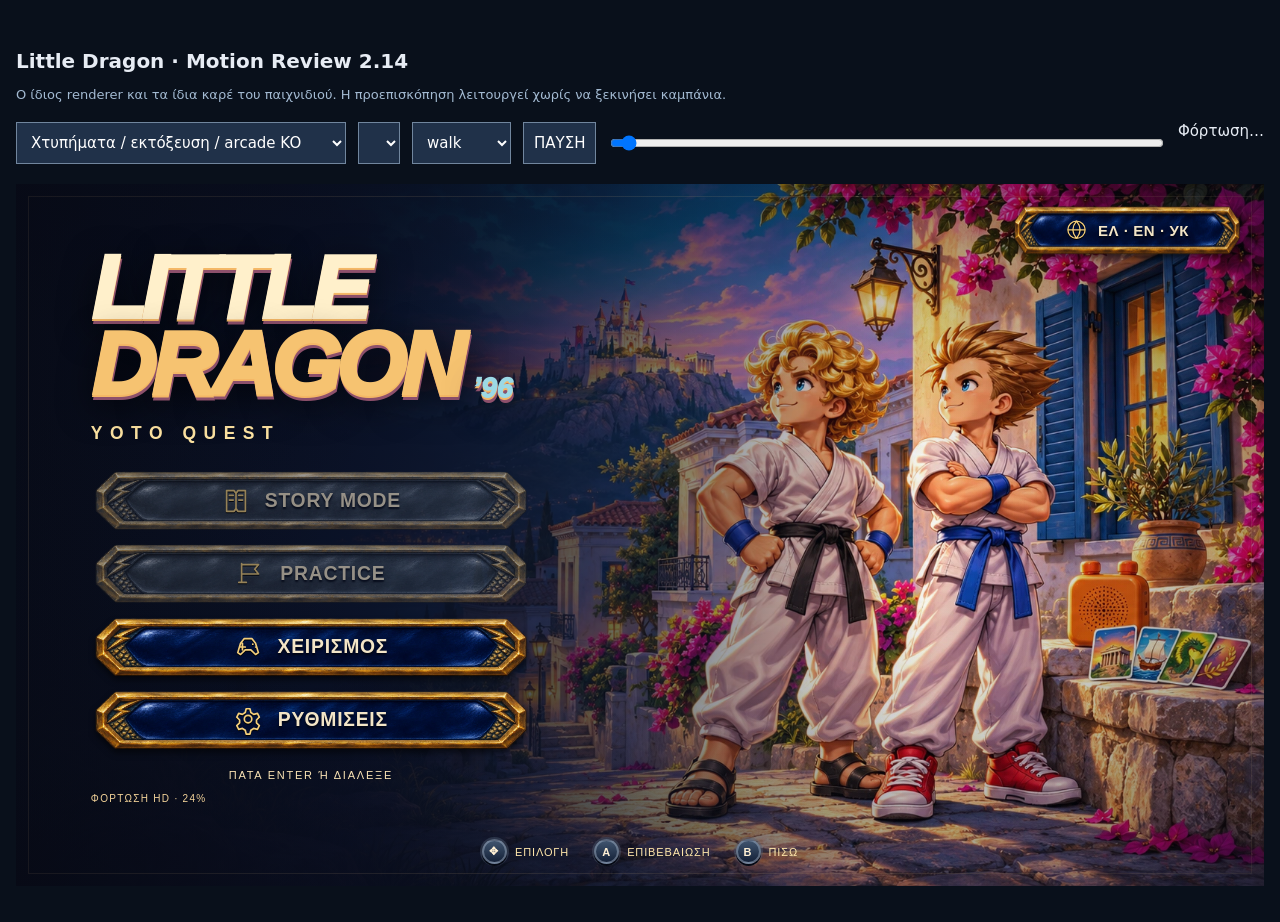
==== motion-review.html @ 13156753 "Fix planted held-item idle poses and strengthen Normal and Hard" ====
<!doctype html><html lang="el"><meta charset="utf-8"><meta name="viewport" content="width=device-width,initial-scale=1"><title>Little Dragon · Motion Review 2.14</title><style>body{margin:0;background:#09101b;color:#e7ecf4;font:15px system-ui}main{max-width:1280px;margin:20px auto;padding:16px}h1{font-size:20px}nav{display:flex;gap:12px;flex-wrap:wrap;margin:20px 0}select,button,input{font:inherit;padding:10px;background:#203149;color:#fff;border:1px solid #71869e}iframe{display:block;width:100%;aspect-ratio:16/9;border:0;background:#111}input{flex:1;min-width:160px}p{color:#a3bad2;font-size:13px}</style><main><h1>Little Dragon · Motion Review 2.14</h1><p>Ο ίδιος renderer και τα ίδια καρέ του παιχνιδιού. Η προεπισκόπηση λειτουργεί χωρίς να ξεκινήσει καμπάνια.</p><nav><select id="kind" aria-label="Κατηγορία"><option value="reactions">Χτυπήματα / εκτόξευση / arcade KO</option><option value="destruction">Σπασίματα / εκρήξεις / βόμβες</option><option value="regions">Εξέλιξη καιρού στις πέντε πίστες</option><option value="weather">Φωτισμός ημέρας / νύχτας και ομίχλη</option><option value="ending">Έξι επίλογοι πιστών</option><option value="story">Cutscenes</option><option value="hero">Ήρωες: τρέξιμο / special</option><option value="club">Περπάτημα με ρόπαλο</option><option value="load">Μεταφορά αντικειμένου</option><option value="airclub">Εναέρια επίθεση με ρόπαλο</option><option value="airthrow">Εναέρια ρίψη αντικειμένου</option><option value="air">Εναέρια κλωτσιά</option><option value="crowd">Νέοι NPC</option><option value="powerup">Power-ups</option><option value="impact">Εφέ πρόσκρουσης</option><option value="foe">Εχθροί</option><option value="floor">Δάπεδα</option><option value="encounter">Νέες είσοδοι εχθρών</option><option value="layout">Χωροθέτηση αντικειμένων</option><option value="town">Ζωντανοί κόσμοι</option><option value="door">Πόρτες</option><option value="vendor">Πωλητές</option><option value="civilian">Περαστικοί</option></select><select id="asset" aria-label="Asset"></select><select id="act" aria-label="Κίνηση"><option>walk</option><option>idle</option><option>tell</option><option>attack</option><option>recover</option><option>hit</option><option>fall</option></select><button id="play">ΠΑΥΣΗ</button><input id="time" type="range" min="0" max="6" step="0.01" value="0" aria-label="Χρόνος"><output id="status">Φόρτωση…</output></nav><iframe id="preview" title="Production motion preview" src="index.html?review=2.14"></iframe></main><script src="motion-review.js?v=2.14"></script></html>
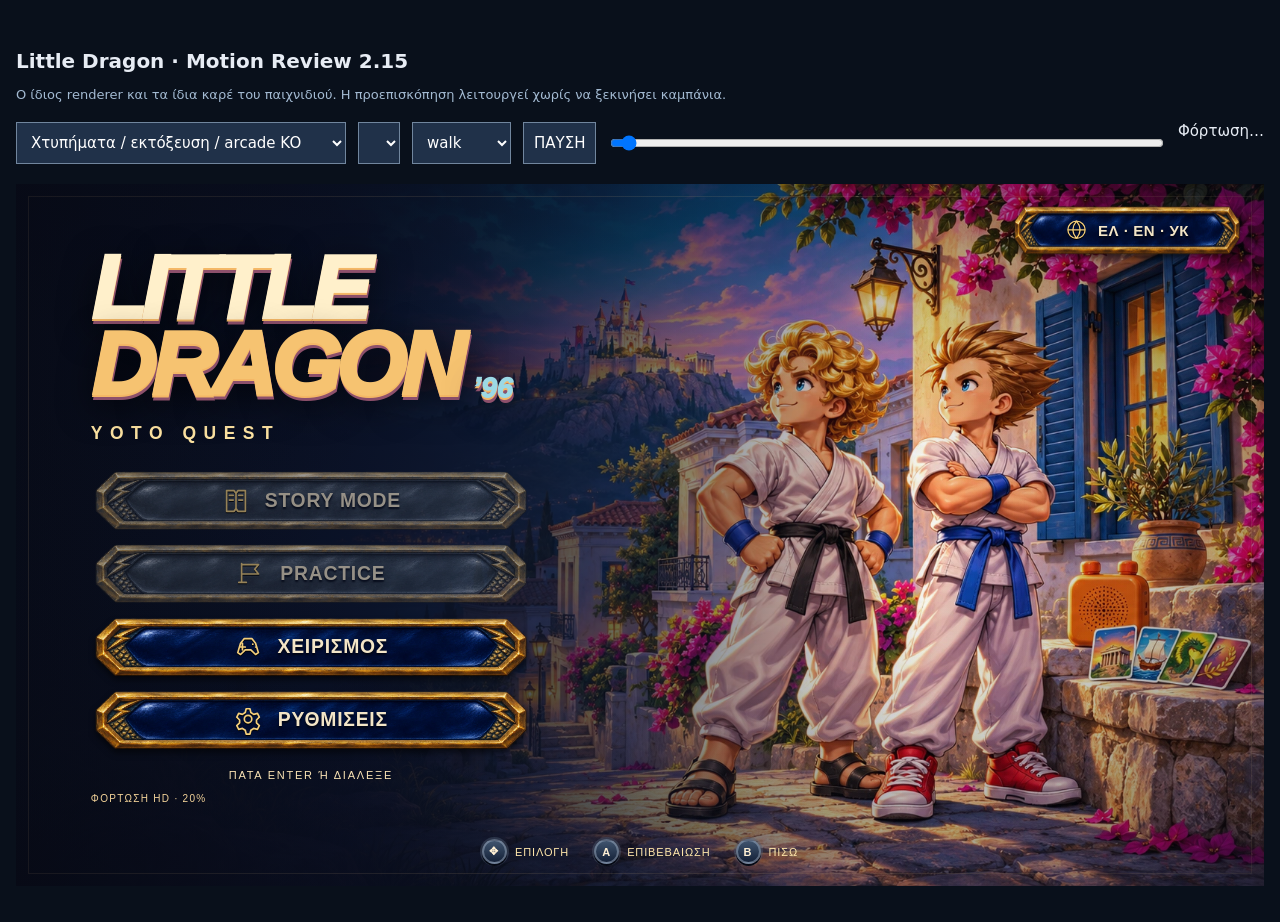
==== commit eeedce24: "Add authored held-object start and stop bridges for both heroes" ====
--- a/motion-review.html
+++ b/motion-review.html
@@ -1 +1 @@
-<!doctype html><html lang="el"><meta charset="utf-8"><meta name="viewport" content="width=device-width,initial-scale=1"><title>Little Dragon · Motion Review 2.14</title><style>body{margin:0;background:#09101b;color:#e7ecf4;font:15px system-ui}main{max-width:1280px;margin:20px auto;padding:16px}h1{font-size:20px}nav{display:flex;gap:12px;flex-wrap:wrap;margin:20px 0}select,button,input{font:inherit;padding:10px;background:#203149;color:#fff;border:1px solid #71869e}iframe{display:block;width:100%;aspect-ratio:16/9;border:0;background:#111}input{flex:1;min-width:160px}p{color:#a3bad2;font-size:13px}</style><main><h1>Little Dragon · Motion Review 2.14</h1><p>Ο ίδιος renderer και τα ίδια καρέ του παιχνιδιού. Η προεπισκόπηση λειτουργεί χωρίς να ξεκινήσει καμπάνια.</p><nav><select id="kind" aria-label="Κατηγορία"><option value="reactions">Χτυπήματα / εκτόξευση / arcade KO</option><option value="destruction">Σπασίματα / εκρήξεις / βόμβες</option><option value="regions">Εξέλιξη καιρού στις πέντε πίστες</option><option value="weather">Φωτισμός ημέρας / νύχτας και ομίχλη</option><option value="ending">Έξι επίλογοι πιστών</option><option value="story">Cutscenes</option><option value="hero">Ήρωες: τρέξιμο / special</option><option value="club">Περπάτημα με ρόπαλο</option><option value="load">Μεταφορά αντικειμένου</option><option value="airclub">Εναέρια επίθεση με ρόπαλο</option><option value="airthrow">Εναέρια ρίψη αντικειμένου</option><option value="air">Εναέρια κλωτσιά</option><option value="crowd">Νέοι NPC</option><option value="powerup">Power-ups</option><option value="impact">Εφέ πρόσκρουσης</option><option value="foe">Εχθροί</option><option value="floor">Δάπεδα</option><option value="encounter">Νέες είσοδοι εχθρών</option><option value="layout">Χωροθέτηση αντικειμένων</option><option value="town">Ζωντανοί κόσμοι</option><option value="door">Πόρτες</option><option value="vendor">Πωλητές</option><option value="civilian">Περαστικοί</option></select><select id="asset" aria-label="Asset"></select><select id="act" aria-label="Κίνηση"><option>walk</option><option>idle</option><option>tell</option><option>attack</option><option>recover</option><option>hit</option><option>fall</option></select><button id="play">ΠΑΥΣΗ</button><input id="time" type="range" min="0" max="6" step="0.01" value="0" aria-label="Χρόνος"><output id="status">Φόρτωση…</output></nav><iframe id="preview" title="Production motion preview" src="index.html?review=2.14"></iframe></main><script src="motion-review.js?v=2.14"></script></html>
+<!doctype html><html lang="el"><meta charset="utf-8"><meta name="viewport" content="width=device-width,initial-scale=1"><title>Little Dragon · Motion Review 2.15</title><style>body{margin:0;background:#09101b;color:#e7ecf4;font:15px system-ui}main{max-width:1280px;margin:20px auto;padding:16px}h1{font-size:20px}nav{display:flex;gap:12px;flex-wrap:wrap;margin:20px 0}select,button,input{font:inherit;padding:10px;background:#203149;color:#fff;border:1px solid #71869e}iframe{display:block;width:100%;aspect-ratio:16/9;border:0;background:#111}input{flex:1;min-width:160px}p{color:#a3bad2;font-size:13px}</style><main><h1>Little Dragon · Motion Review 2.15</h1><p>Ο ίδιος renderer και τα ίδια καρέ του παιχνιδιού. Η προεπισκόπηση λειτουργεί χωρίς να ξεκινήσει καμπάνια.</p><nav><select id="kind" aria-label="Κατηγορία"><option value="reactions">Χτυπήματα / εκτόξευση / arcade KO</option><option value="destruction">Σπασίματα / εκρήξεις / βόμβες</option><option value="regions">Εξέλιξη καιρού στις πέντε πίστες</option><option value="weather">Φωτισμός ημέρας / νύχτας και ομίχλη</option><option value="ending">Έξι επίλογοι πιστών</option><option value="story">Cutscenes</option><option value="hero">Ήρωες: τρέξιμο / special</option><option value="carryclub">Ρόπαλο: ξεκίνημα / σταμάτημα</option><option value="carryload">Φορτίο: ξεκίνημα / σταμάτημα</option><option value="club">Περπάτημα με ρόπαλο</option><option value="load">Μεταφορά αντικειμένου</option><option value="airclub">Εναέρια επίθεση με ρόπαλο</option><option value="airthrow">Εναέρια ρίψη αντικειμένου</option><option value="air">Εναέρια κλωτσιά</option><option value="crowd">Νέοι NPC</option><option value="powerup">Power-ups</option><option value="impact">Εφέ πρόσκρουσης</option><option value="foe">Εχθροί</option><option value="floor">Δάπεδα</option><option value="encounter">Νέες είσοδοι εχθρών</option><option value="layout">Χωροθέτηση αντικειμένων</option><option value="town">Ζωντανοί κόσμοι</option><option value="door">Πόρτες</option><option value="vendor">Πωλητές</option><option value="civilian">Περαστικοί</option></select><select id="asset" aria-label="Asset"></select><select id="act" aria-label="Κίνηση"><option>walk</option><option>idle</option><option>tell</option><option>attack</option><option>recover</option><option>hit</option><option>fall</option></select><button id="play">ΠΑΥΣΗ</button><input id="time" type="range" min="0" max="6" step="0.01" value="0" aria-label="Χρόνος"><output id="status">Φόρτωση…</output></nav><iframe id="preview" title="Production motion preview" src="index.html?review=2.15"></iframe></main><script src="motion-review.js?v=2.15"></script></html>
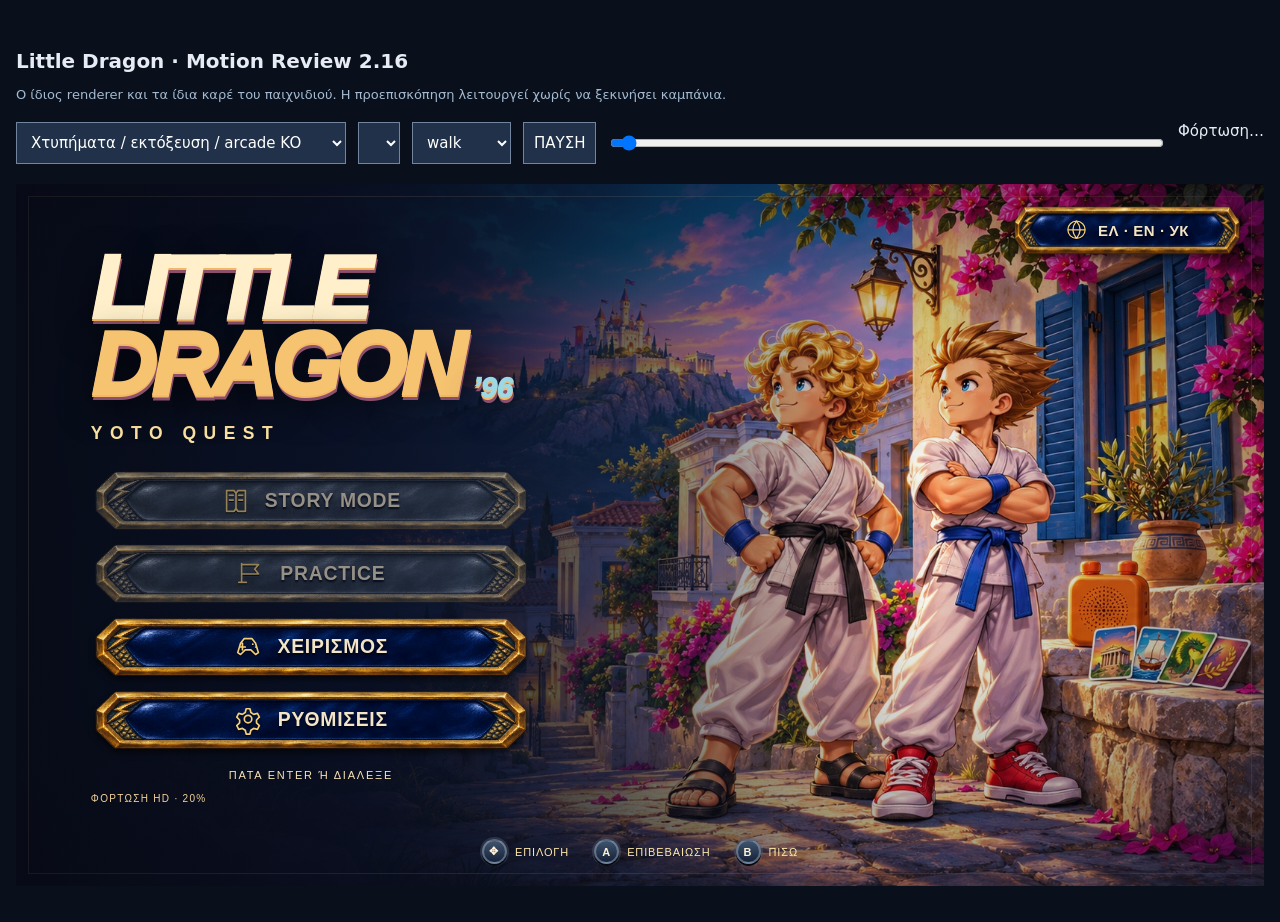
==== commit dee994f9: "Smooth held combat actions, upgrade arcade cues and keep audio continuous" ====
--- a/motion-review.html
+++ b/motion-review.html
@@ -1 +1 @@
-<!doctype html><html lang="el"><meta charset="utf-8"><meta name="viewport" content="width=device-width,initial-scale=1"><title>Little Dragon · Motion Review 2.15</title><style>body{margin:0;background:#09101b;color:#e7ecf4;font:15px system-ui}main{max-width:1280px;margin:20px auto;padding:16px}h1{font-size:20px}nav{display:flex;gap:12px;flex-wrap:wrap;margin:20px 0}select,button,input{font:inherit;padding:10px;background:#203149;color:#fff;border:1px solid #71869e}iframe{display:block;width:100%;aspect-ratio:16/9;border:0;background:#111}input{flex:1;min-width:160px}p{color:#a3bad2;font-size:13px}</style><main><h1>Little Dragon · Motion Review 2.15</h1><p>Ο ίδιος renderer και τα ίδια καρέ του παιχνιδιού. Η προεπισκόπηση λειτουργεί χωρίς να ξεκινήσει καμπάνια.</p><nav><select id="kind" aria-label="Κατηγορία"><option value="reactions">Χτυπήματα / εκτόξευση / arcade KO</option><option value="destruction">Σπασίματα / εκρήξεις / βόμβες</option><option value="regions">Εξέλιξη καιρού στις πέντε πίστες</option><option value="weather">Φωτισμός ημέρας / νύχτας και ομίχλη</option><option value="ending">Έξι επίλογοι πιστών</option><option value="story">Cutscenes</option><option value="hero">Ήρωες: τρέξιμο / special</option><option value="carryclub">Ρόπαλο: ξεκίνημα / σταμάτημα</option><option value="carryload">Φορτίο: ξεκίνημα / σταμάτημα</option><option value="club">Περπάτημα με ρόπαλο</option><option value="load">Μεταφορά αντικειμένου</option><option value="airclub">Εναέρια επίθεση με ρόπαλο</option><option value="airthrow">Εναέρια ρίψη αντικειμένου</option><option value="air">Εναέρια κλωτσιά</option><option value="crowd">Νέοι NPC</option><option value="powerup">Power-ups</option><option value="impact">Εφέ πρόσκρουσης</option><option value="foe">Εχθροί</option><option value="floor">Δάπεδα</option><option value="encounter">Νέες είσοδοι εχθρών</option><option value="layout">Χωροθέτηση αντικειμένων</option><option value="town">Ζωντανοί κόσμοι</option><option value="door">Πόρτες</option><option value="vendor">Πωλητές</option><option value="civilian">Περαστικοί</option></select><select id="asset" aria-label="Asset"></select><select id="act" aria-label="Κίνηση"><option>walk</option><option>idle</option><option>tell</option><option>attack</option><option>recover</option><option>hit</option><option>fall</option></select><button id="play">ΠΑΥΣΗ</button><input id="time" type="range" min="0" max="6" step="0.01" value="0" aria-label="Χρόνος"><output id="status">Φόρτωση…</output></nav><iframe id="preview" title="Production motion preview" src="index.html?review=2.15"></iframe></main><script src="motion-review.js?v=2.15"></script></html>
+<!doctype html><html lang="el"><meta charset="utf-8"><meta name="viewport" content="width=device-width,initial-scale=1"><title>Little Dragon · Motion Review 2.16</title><style>body{margin:0;background:#09101b;color:#e7ecf4;font:15px system-ui}main{max-width:1280px;margin:20px auto;padding:16px}h1{font-size:20px}nav{display:flex;gap:12px;flex-wrap:wrap;margin:20px 0}select,button,input{font:inherit;padding:10px;background:#203149;color:#fff;border:1px solid #71869e}iframe{display:block;width:100%;aspect-ratio:16/9;border:0;background:#111}input{flex:1;min-width:160px}p{color:#a3bad2;font-size:13px}</style><main><h1>Little Dragon · Motion Review 2.16</h1><p>Ο ίδιος renderer και τα ίδια καρέ του παιχνιδιού. Η προεπισκόπηση λειτουργεί χωρίς να ξεκινήσει καμπάνια.</p><nav><select id="kind" aria-label="Κατηγορία"><option value="reactions">Χτυπήματα / εκτόξευση / arcade KO</option><option value="destruction">Σπασίματα / εκρήξεις / βόμβες</option><option value="regions">Εξέλιξη καιρού στις πέντε πίστες</option><option value="weather">Φωτισμός ημέρας / νύχτας και ομίχλη</option><option value="ending">Έξι επίλογοι πιστών</option><option value="story">Cutscenes</option><option value="hero">Ήρωες: τρέξιμο / special</option><option value="clubactions">Ρόπαλο: χτύπημα / άλμα / προσγείωση</option><option value="loadactions">Φορτίο: ρίψη / άλμα / προσγείωση</option><option value="carryclub">Ρόπαλο: ξεκίνημα / σταμάτημα</option><option value="carryload">Φορτίο: ξεκίνημα / σταμάτημα</option><option value="club">Περπάτημα με ρόπαλο</option><option value="load">Μεταφορά αντικειμένου</option><option value="airclub">Εναέρια επίθεση με ρόπαλο</option><option value="airthrow">Εναέρια ρίψη αντικειμένου</option><option value="air">Εναέρια κλωτσιά</option><option value="crowd">Νέοι NPC</option><option value="powerup">Power-ups</option><option value="impact">Εφέ πρόσκρουσης</option><option value="foe">Εχθροί</option><option value="floor">Δάπεδα</option><option value="encounter">Νέες είσοδοι εχθρών</option><option value="layout">Χωροθέτηση αντικειμένων</option><option value="town">Ζωντανοί κόσμοι</option><option value="door">Πόρτες</option><option value="vendor">Πωλητές</option><option value="civilian">Περαστικοί</option></select><select id="asset" aria-label="Asset"></select><select id="act" aria-label="Κίνηση"><option>walk</option><option>idle</option><option>tell</option><option>attack</option><option>recover</option><option>hit</option><option>fall</option></select><button id="play">ΠΑΥΣΗ</button><input id="time" type="range" min="0" max="6" step="0.01" value="0" aria-label="Χρόνος"><output id="status">Φόρτωση…</output></nav><iframe id="preview" title="Production motion preview" src="index.html?review=2.16"></iframe></main><script src="motion-review.js?v=2.16"></script></html>
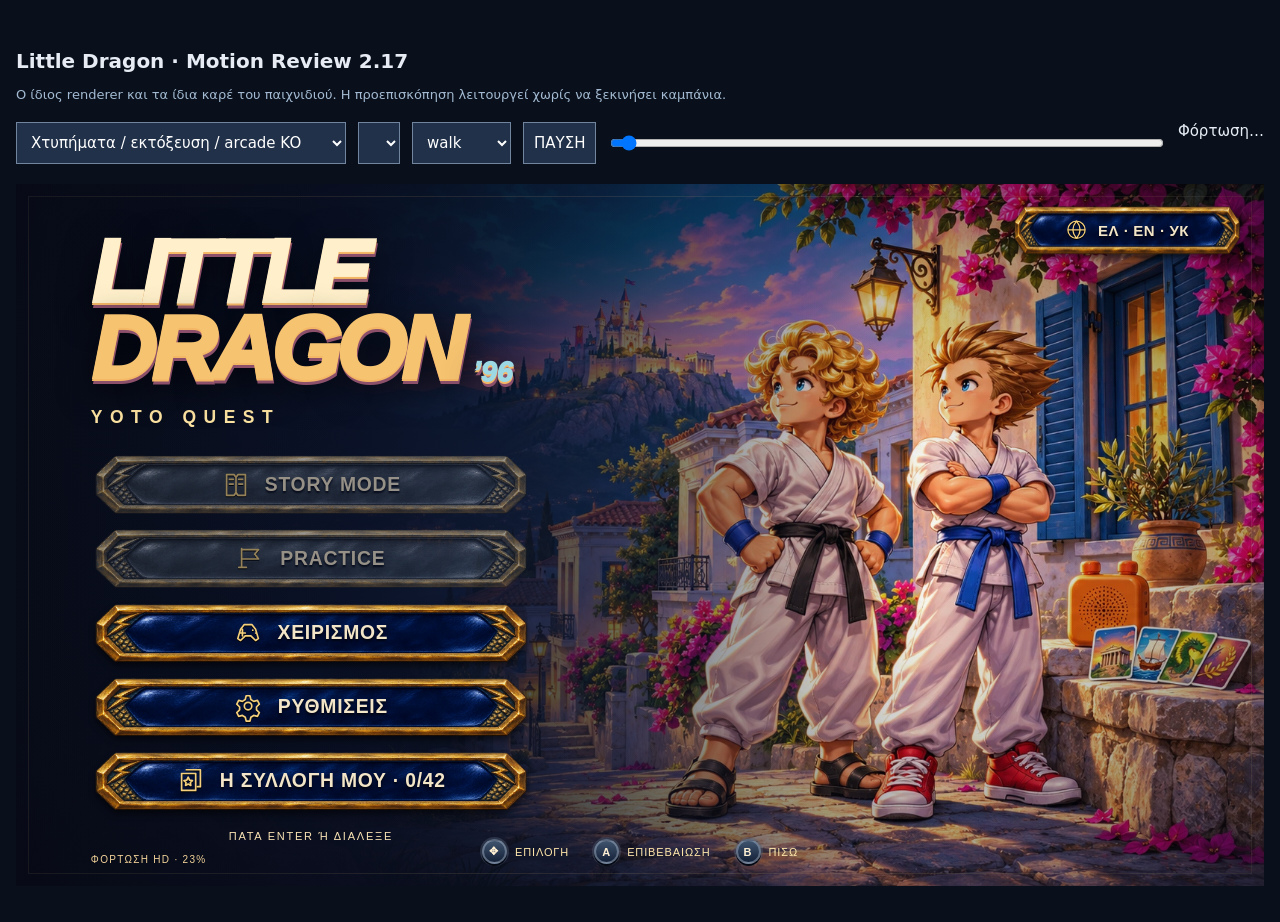
==== commit 375eadb1: "Add persistent Yoto collection, souvenir economy and five regional bonus rounds" ====
--- a/motion-review.html
+++ b/motion-review.html
@@ -1 +1 @@
-<!doctype html><html lang="el"><meta charset="utf-8"><meta name="viewport" content="width=device-width,initial-scale=1"><title>Little Dragon · Motion Review 2.16</title><style>body{margin:0;background:#09101b;color:#e7ecf4;font:15px system-ui}main{max-width:1280px;margin:20px auto;padding:16px}h1{font-size:20px}nav{display:flex;gap:12px;flex-wrap:wrap;margin:20px 0}select,button,input{font:inherit;padding:10px;background:#203149;color:#fff;border:1px solid #71869e}iframe{display:block;width:100%;aspect-ratio:16/9;border:0;background:#111}input{flex:1;min-width:160px}p{color:#a3bad2;font-size:13px}</style><main><h1>Little Dragon · Motion Review 2.16</h1><p>Ο ίδιος renderer και τα ίδια καρέ του παιχνιδιού. Η προεπισκόπηση λειτουργεί χωρίς να ξεκινήσει καμπάνια.</p><nav><select id="kind" aria-label="Κατηγορία"><option value="reactions">Χτυπήματα / εκτόξευση / arcade KO</option><option value="destruction">Σπασίματα / εκρήξεις / βόμβες</option><option value="regions">Εξέλιξη καιρού στις πέντε πίστες</option><option value="weather">Φωτισμός ημέρας / νύχτας και ομίχλη</option><option value="ending">Έξι επίλογοι πιστών</option><option value="story">Cutscenes</option><option value="hero">Ήρωες: τρέξιμο / special</option><option value="clubactions">Ρόπαλο: χτύπημα / άλμα / προσγείωση</option><option value="loadactions">Φορτίο: ρίψη / άλμα / προσγείωση</option><option value="carryclub">Ρόπαλο: ξεκίνημα / σταμάτημα</option><option value="carryload">Φορτίο: ξεκίνημα / σταμάτημα</option><option value="club">Περπάτημα με ρόπαλο</option><option value="load">Μεταφορά αντικειμένου</option><option value="airclub">Εναέρια επίθεση με ρόπαλο</option><option value="airthrow">Εναέρια ρίψη αντικειμένου</option><option value="air">Εναέρια κλωτσιά</option><option value="crowd">Νέοι NPC</option><option value="powerup">Power-ups</option><option value="impact">Εφέ πρόσκρουσης</option><option value="foe">Εχθροί</option><option value="floor">Δάπεδα</option><option value="encounter">Νέες είσοδοι εχθρών</option><option value="layout">Χωροθέτηση αντικειμένων</option><option value="town">Ζωντανοί κόσμοι</option><option value="door">Πόρτες</option><option value="vendor">Πωλητές</option><option value="civilian">Περαστικοί</option></select><select id="asset" aria-label="Asset"></select><select id="act" aria-label="Κίνηση"><option>walk</option><option>idle</option><option>tell</option><option>attack</option><option>recover</option><option>hit</option><option>fall</option></select><button id="play">ΠΑΥΣΗ</button><input id="time" type="range" min="0" max="6" step="0.01" value="0" aria-label="Χρόνος"><output id="status">Φόρτωση…</output></nav><iframe id="preview" title="Production motion preview" src="index.html?review=2.16"></iframe></main><script src="motion-review.js?v=2.16"></script></html>
+<!doctype html><html lang="el"><meta charset="utf-8"><meta name="viewport" content="width=device-width,initial-scale=1"><title>Little Dragon · Motion Review 2.17</title><style>body{margin:0;background:#09101b;color:#e7ecf4;font:15px system-ui}main{max-width:1280px;margin:20px auto;padding:16px}h1{font-size:20px}nav{display:flex;gap:12px;flex-wrap:wrap;margin:20px 0}select,button,input{font:inherit;padding:10px;background:#203149;color:#fff;border:1px solid #71869e}iframe{display:block;width:100%;aspect-ratio:16/9;border:0;background:#111}input{flex:1;min-width:160px}p{color:#a3bad2;font-size:13px}</style><main><h1>Little Dragon · Motion Review 2.17</h1><p>Ο ίδιος renderer και τα ίδια καρέ του παιχνιδιού. Η προεπισκόπηση λειτουργεί χωρίς να ξεκινήσει καμπάνια.</p><nav><select id="kind" aria-label="Κατηγορία"><option value="reactions">Χτυπήματα / εκτόξευση / arcade KO</option><option value="destruction">Σπασίματα / εκρήξεις / βόμβες</option><option value="regions">Εξέλιξη καιρού στις πέντε πίστες</option><option value="weather">Φωτισμός ημέρας / νύχτας και ομίχλη</option><option value="ending">Έξι επίλογοι πιστών</option><option value="story">Cutscenes</option><option value="hero">Ήρωες: τρέξιμο / special</option><option value="clubactions">Ρόπαλο: χτύπημα / άλμα / προσγείωση</option><option value="loadactions">Φορτίο: ρίψη / άλμα / προσγείωση</option><option value="carryclub">Ρόπαλο: ξεκίνημα / σταμάτημα</option><option value="carryload">Φορτίο: ξεκίνημα / σταμάτημα</option><option value="club">Περπάτημα με ρόπαλο</option><option value="load">Μεταφορά αντικειμένου</option><option value="airclub">Εναέρια επίθεση με ρόπαλο</option><option value="airthrow">Εναέρια ρίψη αντικειμένου</option><option value="air">Εναέρια κλωτσιά</option><option value="crowd">Νέοι NPC</option><option value="powerup">Power-ups</option><option value="impact">Εφέ πρόσκρουσης</option><option value="foe">Εχθροί</option><option value="floor">Δάπεδα</option><option value="encounter">Νέες είσοδοι εχθρών</option><option value="layout">Χωροθέτηση αντικειμένων</option><option value="town">Ζωντανοί κόσμοι</option><option value="door">Πόρτες</option><option value="vendor">Πωλητές</option><option value="civilian">Περαστικοί</option></select><select id="asset" aria-label="Asset"></select><select id="act" aria-label="Κίνηση"><option>walk</option><option>idle</option><option>tell</option><option>attack</option><option>recover</option><option>hit</option><option>fall</option></select><button id="play">ΠΑΥΣΗ</button><input id="time" type="range" min="0" max="6" step="0.01" value="0" aria-label="Χρόνος"><output id="status">Φόρτωση…</output></nav><iframe id="preview" title="Production motion preview" src="index.html?review=2.17"></iframe></main><script src="motion-review.js?v=2.17"></script></html>
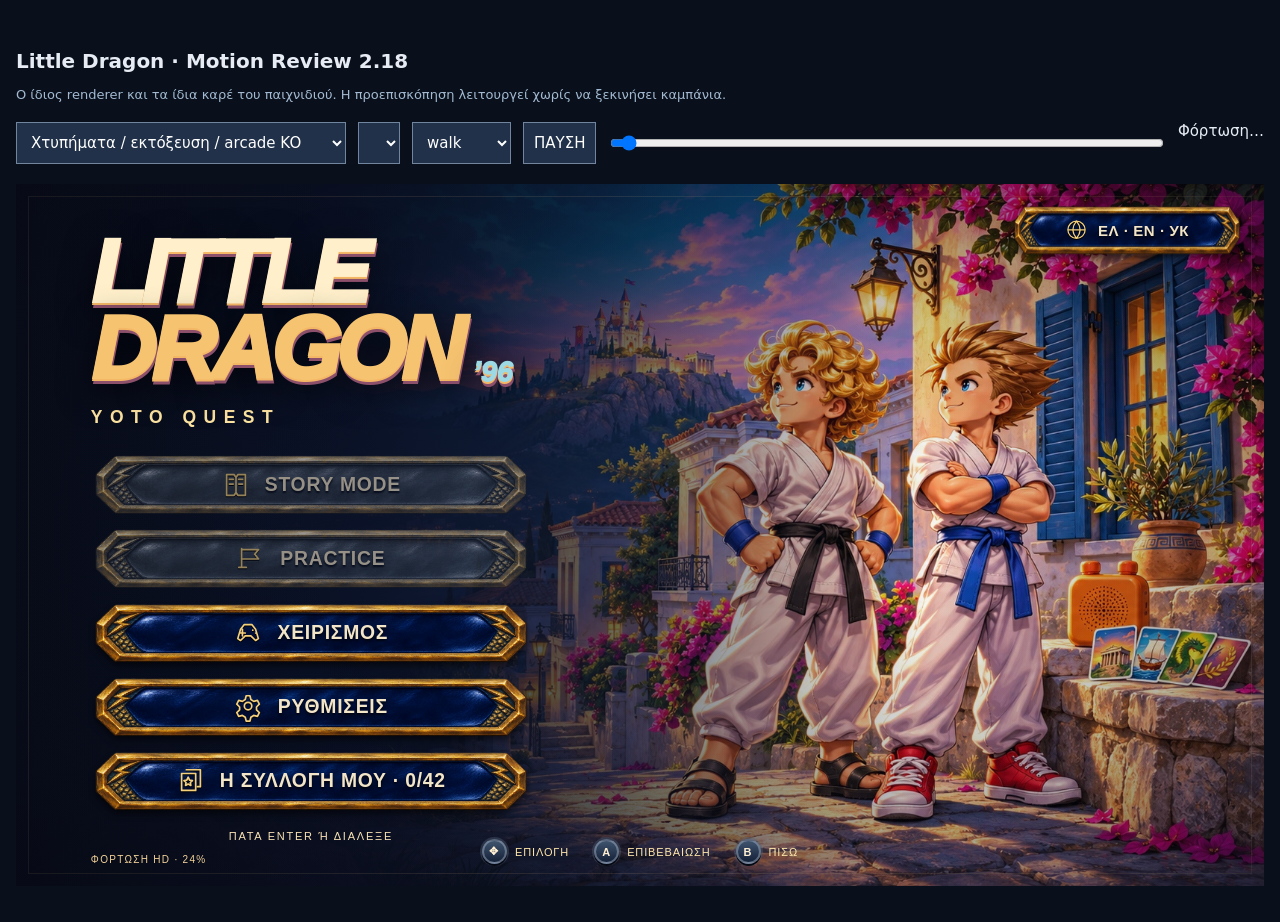
==== commit b0b5826f: "Show nonblocking arcade collection and unlock notifications" ====
--- a/motion-review.html
+++ b/motion-review.html
@@ -1 +1 @@
-<!doctype html><html lang="el"><meta charset="utf-8"><meta name="viewport" content="width=device-width,initial-scale=1"><title>Little Dragon · Motion Review 2.17</title><style>body{margin:0;background:#09101b;color:#e7ecf4;font:15px system-ui}main{max-width:1280px;margin:20px auto;padding:16px}h1{font-size:20px}nav{display:flex;gap:12px;flex-wrap:wrap;margin:20px 0}select,button,input{font:inherit;padding:10px;background:#203149;color:#fff;border:1px solid #71869e}iframe{display:block;width:100%;aspect-ratio:16/9;border:0;background:#111}input{flex:1;min-width:160px}p{color:#a3bad2;font-size:13px}</style><main><h1>Little Dragon · Motion Review 2.17</h1><p>Ο ίδιος renderer και τα ίδια καρέ του παιχνιδιού. Η προεπισκόπηση λειτουργεί χωρίς να ξεκινήσει καμπάνια.</p><nav><select id="kind" aria-label="Κατηγορία"><option value="reactions">Χτυπήματα / εκτόξευση / arcade KO</option><option value="destruction">Σπασίματα / εκρήξεις / βόμβες</option><option value="regions">Εξέλιξη καιρού στις πέντε πίστες</option><option value="weather">Φωτισμός ημέρας / νύχτας και ομίχλη</option><option value="ending">Έξι επίλογοι πιστών</option><option value="story">Cutscenes</option><option value="hero">Ήρωες: τρέξιμο / special</option><option value="clubactions">Ρόπαλο: χτύπημα / άλμα / προσγείωση</option><option value="loadactions">Φορτίο: ρίψη / άλμα / προσγείωση</option><option value="carryclub">Ρόπαλο: ξεκίνημα / σταμάτημα</option><option value="carryload">Φορτίο: ξεκίνημα / σταμάτημα</option><option value="club">Περπάτημα με ρόπαλο</option><option value="load">Μεταφορά αντικειμένου</option><option value="airclub">Εναέρια επίθεση με ρόπαλο</option><option value="airthrow">Εναέρια ρίψη αντικειμένου</option><option value="air">Εναέρια κλωτσιά</option><option value="crowd">Νέοι NPC</option><option value="powerup">Power-ups</option><option value="impact">Εφέ πρόσκρουσης</option><option value="foe">Εχθροί</option><option value="floor">Δάπεδα</option><option value="encounter">Νέες είσοδοι εχθρών</option><option value="layout">Χωροθέτηση αντικειμένων</option><option value="town">Ζωντανοί κόσμοι</option><option value="door">Πόρτες</option><option value="vendor">Πωλητές</option><option value="civilian">Περαστικοί</option></select><select id="asset" aria-label="Asset"></select><select id="act" aria-label="Κίνηση"><option>walk</option><option>idle</option><option>tell</option><option>attack</option><option>recover</option><option>hit</option><option>fall</option></select><button id="play">ΠΑΥΣΗ</button><input id="time" type="range" min="0" max="6" step="0.01" value="0" aria-label="Χρόνος"><output id="status">Φόρτωση…</output></nav><iframe id="preview" title="Production motion preview" src="index.html?review=2.17"></iframe></main><script src="motion-review.js?v=2.17"></script></html>
+<!doctype html><html lang="el"><meta charset="utf-8"><meta name="viewport" content="width=device-width,initial-scale=1"><title>Little Dragon · Motion Review 2.18</title><style>body{margin:0;background:#09101b;color:#e7ecf4;font:15px system-ui}main{max-width:1280px;margin:20px auto;padding:16px}h1{font-size:20px}nav{display:flex;gap:12px;flex-wrap:wrap;margin:20px 0}select,button,input{font:inherit;padding:10px;background:#203149;color:#fff;border:1px solid #71869e}iframe{display:block;width:100%;aspect-ratio:16/9;border:0;background:#111}input{flex:1;min-width:160px}p{color:#a3bad2;font-size:13px}</style><main><h1>Little Dragon · Motion Review 2.18</h1><p>Ο ίδιος renderer και τα ίδια καρέ του παιχνιδιού. Η προεπισκόπηση λειτουργεί χωρίς να ξεκινήσει καμπάνια.</p><nav><select id="kind" aria-label="Κατηγορία"><option value="reactions">Χτυπήματα / εκτόξευση / arcade KO</option><option value="destruction">Σπασίματα / εκρήξεις / βόμβες</option><option value="regions">Εξέλιξη καιρού στις πέντε πίστες</option><option value="weather">Φωτισμός ημέρας / νύχτας και ομίχλη</option><option value="ending">Έξι επίλογοι πιστών</option><option value="story">Cutscenes</option><option value="hero">Ήρωες: τρέξιμο / special</option><option value="clubactions">Ρόπαλο: χτύπημα / άλμα / προσγείωση</option><option value="loadactions">Φορτίο: ρίψη / άλμα / προσγείωση</option><option value="carryclub">Ρόπαλο: ξεκίνημα / σταμάτημα</option><option value="carryload">Φορτίο: ξεκίνημα / σταμάτημα</option><option value="club">Περπάτημα με ρόπαλο</option><option value="load">Μεταφορά αντικειμένου</option><option value="airclub">Εναέρια επίθεση με ρόπαλο</option><option value="airthrow">Εναέρια ρίψη αντικειμένου</option><option value="air">Εναέρια κλωτσιά</option><option value="crowd">Νέοι NPC</option><option value="powerup">Power-ups</option><option value="impact">Εφέ πρόσκρουσης</option><option value="foe">Εχθροί</option><option value="floor">Δάπεδα</option><option value="encounter">Νέες είσοδοι εχθρών</option><option value="layout">Χωροθέτηση αντικειμένων</option><option value="town">Ζωντανοί κόσμοι</option><option value="door">Πόρτες</option><option value="vendor">Πωλητές</option><option value="civilian">Περαστικοί</option></select><select id="asset" aria-label="Asset"></select><select id="act" aria-label="Κίνηση"><option>walk</option><option>idle</option><option>tell</option><option>attack</option><option>recover</option><option>hit</option><option>fall</option></select><button id="play">ΠΑΥΣΗ</button><input id="time" type="range" min="0" max="6" step="0.01" value="0" aria-label="Χρόνος"><output id="status">Φόρτωση…</output></nav><iframe id="preview" title="Production motion preview" src="index.html?review=2.18"></iframe></main><script src="motion-review.js?v=2.18"></script></html>
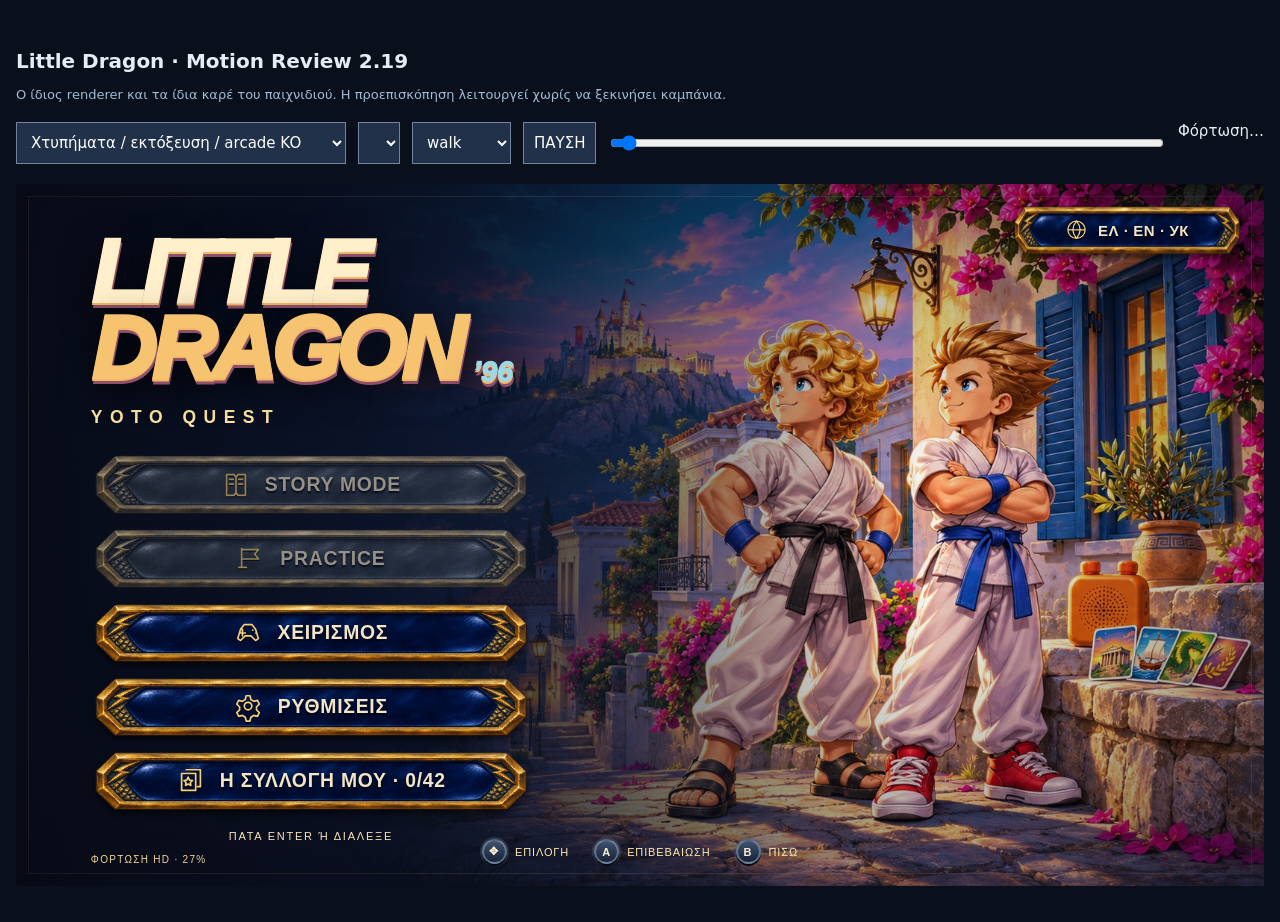
==== commit e8237a39: "Add collection chimes, continuous shop music and clearer mobile shop layout" ====
--- a/motion-review.html
+++ b/motion-review.html
@@ -1 +1 @@
-<!doctype html><html lang="el"><meta charset="utf-8"><meta name="viewport" content="width=device-width,initial-scale=1"><title>Little Dragon · Motion Review 2.18</title><style>body{margin:0;background:#09101b;color:#e7ecf4;font:15px system-ui}main{max-width:1280px;margin:20px auto;padding:16px}h1{font-size:20px}nav{display:flex;gap:12px;flex-wrap:wrap;margin:20px 0}select,button,input{font:inherit;padding:10px;background:#203149;color:#fff;border:1px solid #71869e}iframe{display:block;width:100%;aspect-ratio:16/9;border:0;background:#111}input{flex:1;min-width:160px}p{color:#a3bad2;font-size:13px}</style><main><h1>Little Dragon · Motion Review 2.18</h1><p>Ο ίδιος renderer και τα ίδια καρέ του παιχνιδιού. Η προεπισκόπηση λειτουργεί χωρίς να ξεκινήσει καμπάνια.</p><nav><select id="kind" aria-label="Κατηγορία"><option value="reactions">Χτυπήματα / εκτόξευση / arcade KO</option><option value="destruction">Σπασίματα / εκρήξεις / βόμβες</option><option value="regions">Εξέλιξη καιρού στις πέντε πίστες</option><option value="weather">Φωτισμός ημέρας / νύχτας και ομίχλη</option><option value="ending">Έξι επίλογοι πιστών</option><option value="story">Cutscenes</option><option value="hero">Ήρωες: τρέξιμο / special</option><option value="clubactions">Ρόπαλο: χτύπημα / άλμα / προσγείωση</option><option value="loadactions">Φορτίο: ρίψη / άλμα / προσγείωση</option><option value="carryclub">Ρόπαλο: ξεκίνημα / σταμάτημα</option><option value="carryload">Φορτίο: ξεκίνημα / σταμάτημα</option><option value="club">Περπάτημα με ρόπαλο</option><option value="load">Μεταφορά αντικειμένου</option><option value="airclub">Εναέρια επίθεση με ρόπαλο</option><option value="airthrow">Εναέρια ρίψη αντικειμένου</option><option value="air">Εναέρια κλωτσιά</option><option value="crowd">Νέοι NPC</option><option value="powerup">Power-ups</option><option value="impact">Εφέ πρόσκρουσης</option><option value="foe">Εχθροί</option><option value="floor">Δάπεδα</option><option value="encounter">Νέες είσοδοι εχθρών</option><option value="layout">Χωροθέτηση αντικειμένων</option><option value="town">Ζωντανοί κόσμοι</option><option value="door">Πόρτες</option><option value="vendor">Πωλητές</option><option value="civilian">Περαστικοί</option></select><select id="asset" aria-label="Asset"></select><select id="act" aria-label="Κίνηση"><option>walk</option><option>idle</option><option>tell</option><option>attack</option><option>recover</option><option>hit</option><option>fall</option></select><button id="play">ΠΑΥΣΗ</button><input id="time" type="range" min="0" max="6" step="0.01" value="0" aria-label="Χρόνος"><output id="status">Φόρτωση…</output></nav><iframe id="preview" title="Production motion preview" src="index.html?review=2.18"></iframe></main><script src="motion-review.js?v=2.18"></script></html>
+<!doctype html><html lang="el"><meta charset="utf-8"><meta name="viewport" content="width=device-width,initial-scale=1"><title>Little Dragon · Motion Review 2.19</title><style>body{margin:0;background:#09101b;color:#e7ecf4;font:15px system-ui}main{max-width:1280px;margin:20px auto;padding:16px}h1{font-size:20px}nav{display:flex;gap:12px;flex-wrap:wrap;margin:20px 0}select,button,input{font:inherit;padding:10px;background:#203149;color:#fff;border:1px solid #71869e}iframe{display:block;width:100%;aspect-ratio:16/9;border:0;background:#111}input{flex:1;min-width:160px}p{color:#a3bad2;font-size:13px}</style><main><h1>Little Dragon · Motion Review 2.19</h1><p>Ο ίδιος renderer και τα ίδια καρέ του παιχνιδιού. Η προεπισκόπηση λειτουργεί χωρίς να ξεκινήσει καμπάνια.</p><nav><select id="kind" aria-label="Κατηγορία"><option value="reactions">Χτυπήματα / εκτόξευση / arcade KO</option><option value="destruction">Σπασίματα / εκρήξεις / βόμβες</option><option value="regions">Εξέλιξη καιρού στις πέντε πίστες</option><option value="weather">Φωτισμός ημέρας / νύχτας και ομίχλη</option><option value="ending">Έξι επίλογοι πιστών</option><option value="story">Cutscenes</option><option value="hero">Ήρωες: τρέξιμο / special</option><option value="clubactions">Ρόπαλο: χτύπημα / άλμα / προσγείωση</option><option value="loadactions">Φορτίο: ρίψη / άλμα / προσγείωση</option><option value="carryclub">Ρόπαλο: ξεκίνημα / σταμάτημα</option><option value="carryload">Φορτίο: ξεκίνημα / σταμάτημα</option><option value="club">Περπάτημα με ρόπαλο</option><option value="load">Μεταφορά αντικειμένου</option><option value="airclub">Εναέρια επίθεση με ρόπαλο</option><option value="airthrow">Εναέρια ρίψη αντικειμένου</option><option value="air">Εναέρια κλωτσιά</option><option value="crowd">Νέοι NPC</option><option value="powerup">Power-ups</option><option value="impact">Εφέ πρόσκρουσης</option><option value="foe">Εχθροί</option><option value="floor">Δάπεδα</option><option value="encounter">Νέες είσοδοι εχθρών</option><option value="layout">Χωροθέτηση αντικειμένων</option><option value="town">Ζωντανοί κόσμοι</option><option value="door">Πόρτες</option><option value="vendor">Πωλητές</option><option value="civilian">Περαστικοί</option></select><select id="asset" aria-label="Asset"></select><select id="act" aria-label="Κίνηση"><option>walk</option><option>idle</option><option>tell</option><option>attack</option><option>recover</option><option>hit</option><option>fall</option></select><button id="play">ΠΑΥΣΗ</button><input id="time" type="range" min="0" max="6" step="0.01" value="0" aria-label="Χρόνος"><output id="status">Φόρτωση…</output></nav><iframe id="preview" title="Production motion preview" src="index.html?review=2.19"></iframe></main><script src="motion-review.js?v=2.19"></script></html>
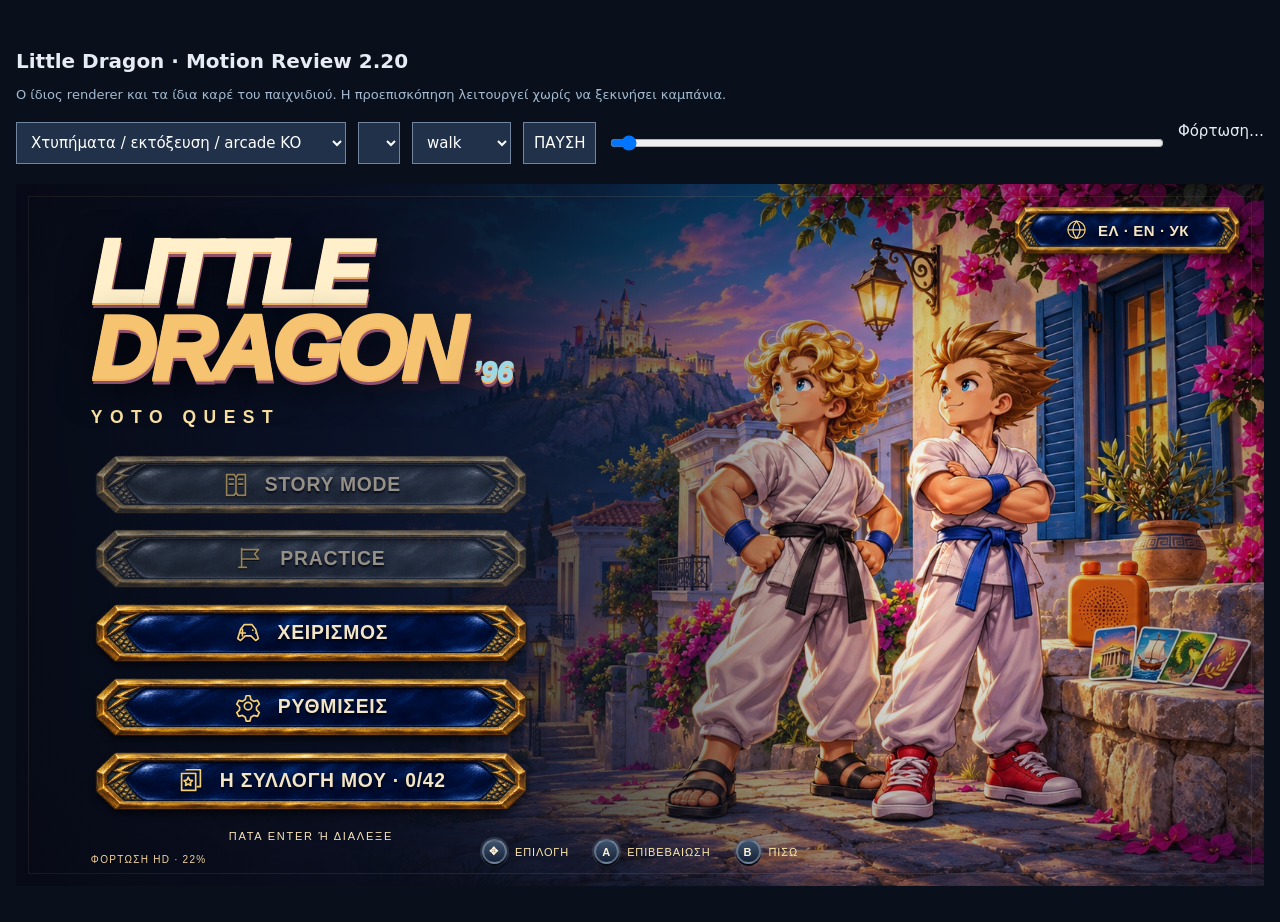
==== commit bd8aa777: "Dock mobile collection notices outside gameplay and controls" ====
--- a/motion-review.html
+++ b/motion-review.html
@@ -1 +1 @@
-<!doctype html><html lang="el"><meta charset="utf-8"><meta name="viewport" content="width=device-width,initial-scale=1"><title>Little Dragon · Motion Review 2.19</title><style>body{margin:0;background:#09101b;color:#e7ecf4;font:15px system-ui}main{max-width:1280px;margin:20px auto;padding:16px}h1{font-size:20px}nav{display:flex;gap:12px;flex-wrap:wrap;margin:20px 0}select,button,input{font:inherit;padding:10px;background:#203149;color:#fff;border:1px solid #71869e}iframe{display:block;width:100%;aspect-ratio:16/9;border:0;background:#111}input{flex:1;min-width:160px}p{color:#a3bad2;font-size:13px}</style><main><h1>Little Dragon · Motion Review 2.19</h1><p>Ο ίδιος renderer και τα ίδια καρέ του παιχνιδιού. Η προεπισκόπηση λειτουργεί χωρίς να ξεκινήσει καμπάνια.</p><nav><select id="kind" aria-label="Κατηγορία"><option value="reactions">Χτυπήματα / εκτόξευση / arcade KO</option><option value="destruction">Σπασίματα / εκρήξεις / βόμβες</option><option value="regions">Εξέλιξη καιρού στις πέντε πίστες</option><option value="weather">Φωτισμός ημέρας / νύχτας και ομίχλη</option><option value="ending">Έξι επίλογοι πιστών</option><option value="story">Cutscenes</option><option value="hero">Ήρωες: τρέξιμο / special</option><option value="clubactions">Ρόπαλο: χτύπημα / άλμα / προσγείωση</option><option value="loadactions">Φορτίο: ρίψη / άλμα / προσγείωση</option><option value="carryclub">Ρόπαλο: ξεκίνημα / σταμάτημα</option><option value="carryload">Φορτίο: ξεκίνημα / σταμάτημα</option><option value="club">Περπάτημα με ρόπαλο</option><option value="load">Μεταφορά αντικειμένου</option><option value="airclub">Εναέρια επίθεση με ρόπαλο</option><option value="airthrow">Εναέρια ρίψη αντικειμένου</option><option value="air">Εναέρια κλωτσιά</option><option value="crowd">Νέοι NPC</option><option value="powerup">Power-ups</option><option value="impact">Εφέ πρόσκρουσης</option><option value="foe">Εχθροί</option><option value="floor">Δάπεδα</option><option value="encounter">Νέες είσοδοι εχθρών</option><option value="layout">Χωροθέτηση αντικειμένων</option><option value="town">Ζωντανοί κόσμοι</option><option value="door">Πόρτες</option><option value="vendor">Πωλητές</option><option value="civilian">Περαστικοί</option></select><select id="asset" aria-label="Asset"></select><select id="act" aria-label="Κίνηση"><option>walk</option><option>idle</option><option>tell</option><option>attack</option><option>recover</option><option>hit</option><option>fall</option></select><button id="play">ΠΑΥΣΗ</button><input id="time" type="range" min="0" max="6" step="0.01" value="0" aria-label="Χρόνος"><output id="status">Φόρτωση…</output></nav><iframe id="preview" title="Production motion preview" src="index.html?review=2.19"></iframe></main><script src="motion-review.js?v=2.19"></script></html>
+<!doctype html><html lang="el"><meta charset="utf-8"><meta name="viewport" content="width=device-width,initial-scale=1"><title>Little Dragon · Motion Review 2.20</title><style>body{margin:0;background:#09101b;color:#e7ecf4;font:15px system-ui}main{max-width:1280px;margin:20px auto;padding:16px}h1{font-size:20px}nav{display:flex;gap:12px;flex-wrap:wrap;margin:20px 0}select,button,input{font:inherit;padding:10px;background:#203149;color:#fff;border:1px solid #71869e}iframe{display:block;width:100%;aspect-ratio:16/9;border:0;background:#111}input{flex:1;min-width:160px}p{color:#a3bad2;font-size:13px}</style><main><h1>Little Dragon · Motion Review 2.20</h1><p>Ο ίδιος renderer και τα ίδια καρέ του παιχνιδιού. Η προεπισκόπηση λειτουργεί χωρίς να ξεκινήσει καμπάνια.</p><nav><select id="kind" aria-label="Κατηγορία"><option value="reactions">Χτυπήματα / εκτόξευση / arcade KO</option><option value="destruction">Σπασίματα / εκρήξεις / βόμβες</option><option value="regions">Εξέλιξη καιρού στις πέντε πίστες</option><option value="weather">Φωτισμός ημέρας / νύχτας και ομίχλη</option><option value="ending">Έξι επίλογοι πιστών</option><option value="story">Cutscenes</option><option value="hero">Ήρωες: τρέξιμο / special</option><option value="clubactions">Ρόπαλο: χτύπημα / άλμα / προσγείωση</option><option value="loadactions">Φορτίο: ρίψη / άλμα / προσγείωση</option><option value="carryclub">Ρόπαλο: ξεκίνημα / σταμάτημα</option><option value="carryload">Φορτίο: ξεκίνημα / σταμάτημα</option><option value="club">Περπάτημα με ρόπαλο</option><option value="load">Μεταφορά αντικειμένου</option><option value="airclub">Εναέρια επίθεση με ρόπαλο</option><option value="airthrow">Εναέρια ρίψη αντικειμένου</option><option value="air">Εναέρια κλωτσιά</option><option value="crowd">Νέοι NPC</option><option value="powerup">Power-ups</option><option value="impact">Εφέ πρόσκρουσης</option><option value="foe">Εχθροί</option><option value="floor">Δάπεδα</option><option value="encounter">Νέες είσοδοι εχθρών</option><option value="layout">Χωροθέτηση αντικειμένων</option><option value="town">Ζωντανοί κόσμοι</option><option value="door">Πόρτες</option><option value="vendor">Πωλητές</option><option value="civilian">Περαστικοί</option></select><select id="asset" aria-label="Asset"></select><select id="act" aria-label="Κίνηση"><option>walk</option><option>idle</option><option>tell</option><option>attack</option><option>recover</option><option>hit</option><option>fall</option></select><button id="play">ΠΑΥΣΗ</button><input id="time" type="range" min="0" max="6" step="0.01" value="0" aria-label="Χρόνος"><output id="status">Φόρτωση…</output></nav><iframe id="preview" title="Production motion preview" src="index.html?review=2.20"></iframe></main><script src="motion-review.js?v=2.20"></script></html>
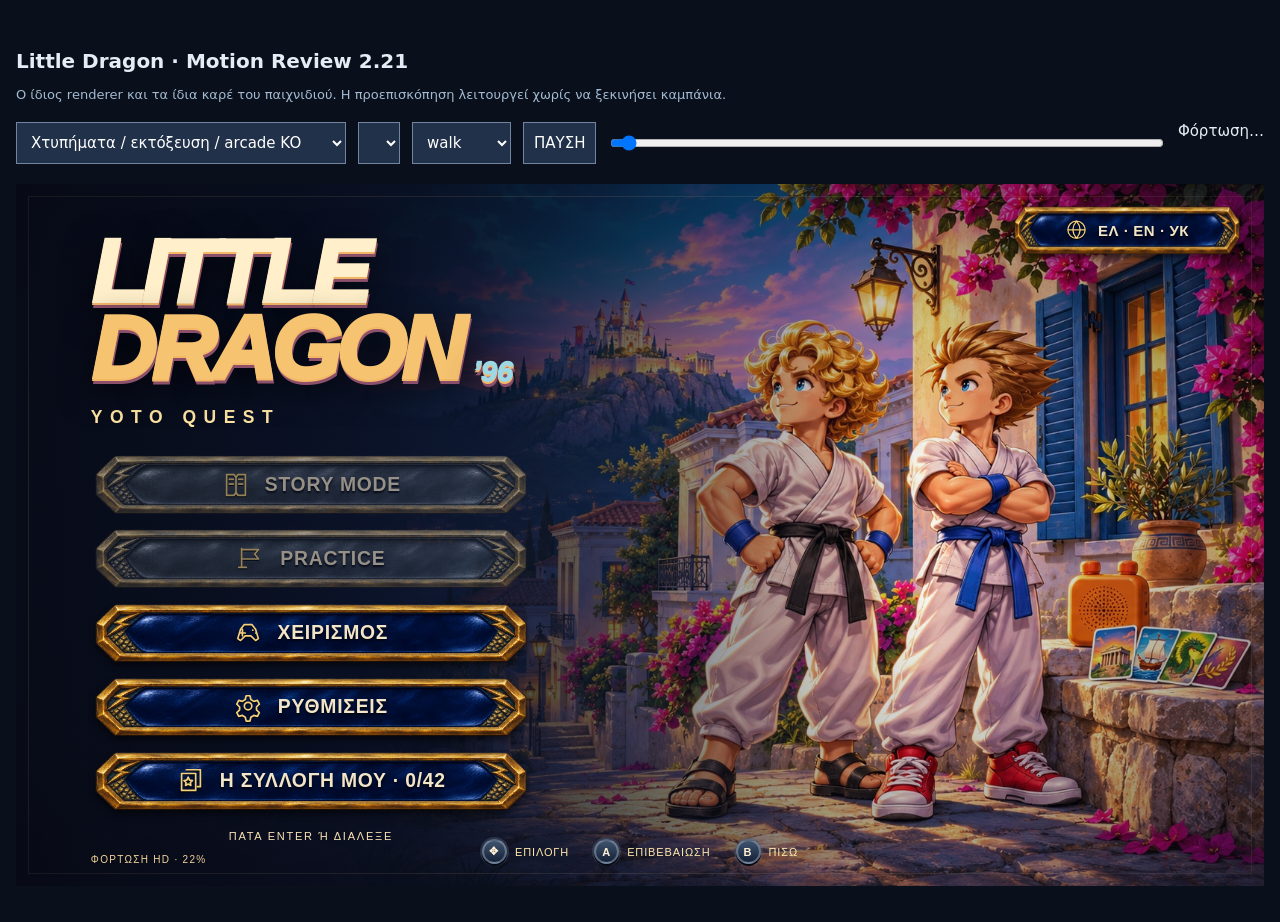
==== commit 4bdd0cc5: "Restore full mobile landscape canvas and use compact HUD notices" ====
--- a/motion-review.html
+++ b/motion-review.html
@@ -1 +1 @@
-<!doctype html><html lang="el"><meta charset="utf-8"><meta name="viewport" content="width=device-width,initial-scale=1"><title>Little Dragon · Motion Review 2.20</title><style>body{margin:0;background:#09101b;color:#e7ecf4;font:15px system-ui}main{max-width:1280px;margin:20px auto;padding:16px}h1{font-size:20px}nav{display:flex;gap:12px;flex-wrap:wrap;margin:20px 0}select,button,input{font:inherit;padding:10px;background:#203149;color:#fff;border:1px solid #71869e}iframe{display:block;width:100%;aspect-ratio:16/9;border:0;background:#111}input{flex:1;min-width:160px}p{color:#a3bad2;font-size:13px}</style><main><h1>Little Dragon · Motion Review 2.20</h1><p>Ο ίδιος renderer και τα ίδια καρέ του παιχνιδιού. Η προεπισκόπηση λειτουργεί χωρίς να ξεκινήσει καμπάνια.</p><nav><select id="kind" aria-label="Κατηγορία"><option value="reactions">Χτυπήματα / εκτόξευση / arcade KO</option><option value="destruction">Σπασίματα / εκρήξεις / βόμβες</option><option value="regions">Εξέλιξη καιρού στις πέντε πίστες</option><option value="weather">Φωτισμός ημέρας / νύχτας και ομίχλη</option><option value="ending">Έξι επίλογοι πιστών</option><option value="story">Cutscenes</option><option value="hero">Ήρωες: τρέξιμο / special</option><option value="clubactions">Ρόπαλο: χτύπημα / άλμα / προσγείωση</option><option value="loadactions">Φορτίο: ρίψη / άλμα / προσγείωση</option><option value="carryclub">Ρόπαλο: ξεκίνημα / σταμάτημα</option><option value="carryload">Φορτίο: ξεκίνημα / σταμάτημα</option><option value="club">Περπάτημα με ρόπαλο</option><option value="load">Μεταφορά αντικειμένου</option><option value="airclub">Εναέρια επίθεση με ρόπαλο</option><option value="airthrow">Εναέρια ρίψη αντικειμένου</option><option value="air">Εναέρια κλωτσιά</option><option value="crowd">Νέοι NPC</option><option value="powerup">Power-ups</option><option value="impact">Εφέ πρόσκρουσης</option><option value="foe">Εχθροί</option><option value="floor">Δάπεδα</option><option value="encounter">Νέες είσοδοι εχθρών</option><option value="layout">Χωροθέτηση αντικειμένων</option><option value="town">Ζωντανοί κόσμοι</option><option value="door">Πόρτες</option><option value="vendor">Πωλητές</option><option value="civilian">Περαστικοί</option></select><select id="asset" aria-label="Asset"></select><select id="act" aria-label="Κίνηση"><option>walk</option><option>idle</option><option>tell</option><option>attack</option><option>recover</option><option>hit</option><option>fall</option></select><button id="play">ΠΑΥΣΗ</button><input id="time" type="range" min="0" max="6" step="0.01" value="0" aria-label="Χρόνος"><output id="status">Φόρτωση…</output></nav><iframe id="preview" title="Production motion preview" src="index.html?review=2.20"></iframe></main><script src="motion-review.js?v=2.20"></script></html>
+<!doctype html><html lang="el"><meta charset="utf-8"><meta name="viewport" content="width=device-width,initial-scale=1"><title>Little Dragon · Motion Review 2.21</title><style>body{margin:0;background:#09101b;color:#e7ecf4;font:15px system-ui}main{max-width:1280px;margin:20px auto;padding:16px}h1{font-size:20px}nav{display:flex;gap:12px;flex-wrap:wrap;margin:20px 0}select,button,input{font:inherit;padding:10px;background:#203149;color:#fff;border:1px solid #71869e}iframe{display:block;width:100%;aspect-ratio:16/9;border:0;background:#111}input{flex:1;min-width:160px}p{color:#a3bad2;font-size:13px}</style><main><h1>Little Dragon · Motion Review 2.21</h1><p>Ο ίδιος renderer και τα ίδια καρέ του παιχνιδιού. Η προεπισκόπηση λειτουργεί χωρίς να ξεκινήσει καμπάνια.</p><nav><select id="kind" aria-label="Κατηγορία"><option value="reactions">Χτυπήματα / εκτόξευση / arcade KO</option><option value="destruction">Σπασίματα / εκρήξεις / βόμβες</option><option value="regions">Εξέλιξη καιρού στις πέντε πίστες</option><option value="weather">Φωτισμός ημέρας / νύχτας και ομίχλη</option><option value="ending">Έξι επίλογοι πιστών</option><option value="story">Cutscenes</option><option value="hero">Ήρωες: τρέξιμο / special</option><option value="clubactions">Ρόπαλο: χτύπημα / άλμα / προσγείωση</option><option value="loadactions">Φορτίο: ρίψη / άλμα / προσγείωση</option><option value="carryclub">Ρόπαλο: ξεκίνημα / σταμάτημα</option><option value="carryload">Φορτίο: ξεκίνημα / σταμάτημα</option><option value="club">Περπάτημα με ρόπαλο</option><option value="load">Μεταφορά αντικειμένου</option><option value="airclub">Εναέρια επίθεση με ρόπαλο</option><option value="airthrow">Εναέρια ρίψη αντικειμένου</option><option value="air">Εναέρια κλωτσιά</option><option value="crowd">Νέοι NPC</option><option value="powerup">Power-ups</option><option value="impact">Εφέ πρόσκρουσης</option><option value="foe">Εχθροί</option><option value="floor">Δάπεδα</option><option value="encounter">Νέες είσοδοι εχθρών</option><option value="layout">Χωροθέτηση αντικειμένων</option><option value="town">Ζωντανοί κόσμοι</option><option value="door">Πόρτες</option><option value="vendor">Πωλητές</option><option value="civilian">Περαστικοί</option></select><select id="asset" aria-label="Asset"></select><select id="act" aria-label="Κίνηση"><option>walk</option><option>idle</option><option>tell</option><option>attack</option><option>recover</option><option>hit</option><option>fall</option></select><button id="play">ΠΑΥΣΗ</button><input id="time" type="range" min="0" max="6" step="0.01" value="0" aria-label="Χρόνος"><output id="status">Φόρτωση…</output></nav><iframe id="preview" title="Production motion preview" src="index.html?review=2.21"></iframe></main><script src="motion-review.js?v=2.21"></script></html>
